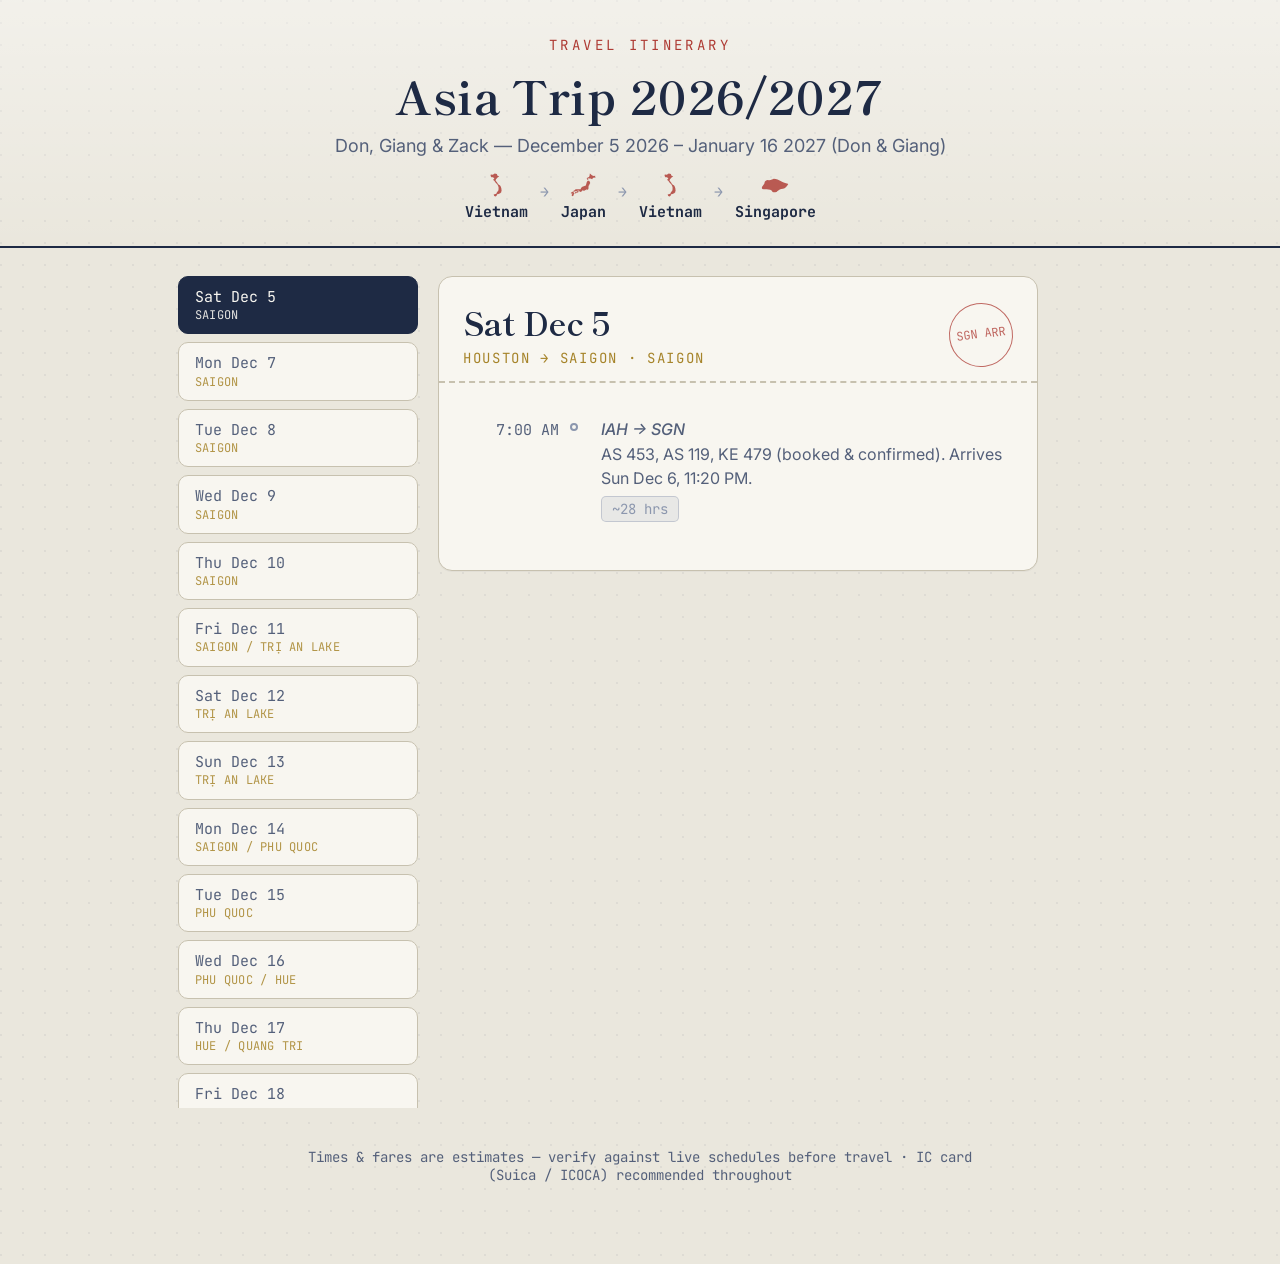
==== index.html @ b474f11c "Add files via upload" ====
<!DOCTYPE html>
<html lang="en">
<head>
<meta charset="UTF-8">
<meta name="viewport" content="width=device-width, initial-scale=1.0">
<title>Asia Trip 2026/2027</title>
<link rel="preconnect" href="https://fonts.googleapis.com">
<link rel="preconnect" href="https://fonts.gstatic.com" crossorigin>
<link href="https://fonts.googleapis.com/css2?family=Shippori+Mincho:wght@500;700&family=Inter:wght@400;500;600;700&family=JetBrains+Mono:wght@400;500;700&display=swap" rel="stylesheet">
<style>
  :root{
    --ink:#1E2A44;
    --ink-soft:#54607a;
    --paper:#EAE7DD;
    --card:#F8F6F0;
    --accent-red:#AE3B34;
    --accent-gold:#A6842A;
    --line:#C7C1AF;
    --rail:#8C97AE;
    --white:#FFFFFF;
  }
  *{box-sizing:border-box;}
  html{scroll-behavior:smooth;}
  body{
    margin:0;
    background:var(--paper);
    background-image:
      radial-gradient(circle at 1px 1px, rgba(30,42,68,0.06) 1px, transparent 0);
    background-size:22px 22px;
    color:var(--ink);
    font-family:'Inter', sans-serif;
    font-size:18px;
    -webkit-font-smoothing:antialiased;
    padding-bottom:80px;
  }
  .mono{font-family:'JetBrains Mono', monospace;}

  header.hero{
    padding:36px 24px 24px;
    text-align:center;
    border-bottom:2px solid var(--ink);
    background:linear-gradient(180deg, rgba(255,255,255,0.4), transparent);
  }
  header.hero .eyebrow{
    font-family:'JetBrains Mono', monospace;
    letter-spacing:0.24em;
    text-transform:uppercase;
    font-size:14px;
    color:var(--accent-red);
    margin-bottom:8px;
  }
  header.hero h1{
    font-family:'Shippori Mincho', serif;
    font-weight:700;
    font-size:clamp(32px, 5.5vw, 46px);
    margin:0 0 7px;
    letter-spacing:0.01em;
  }
  header.hero p{
    margin:0;
    color:var(--ink-soft);
    font-size:18px;
  }
  header.hero .route{
    margin-top:16px;
    font-family:'JetBrains Mono', monospace;
    font-size:15px;
    color:var(--ink);
    display:flex;
    align-items:center;
    justify-content:center;
    gap:12px;
    flex-wrap:wrap;
  }
  header.hero .route span.city{font-weight:700;}
  header.hero .route span.arrow{color:var(--rail); align-self:center; margin-top:-10px;}
  header.hero .route span.country{
    display:inline-flex;
    flex-direction:column;
    align-items:center;
    gap:4px;
  }
  header.hero .route .flag-box{
    display:flex;
    align-items:center;
    justify-content:center;
    height:26px;
  }
  header.hero .route .flag-shape{
    width:auto;
    height:26px;
    fill:var(--accent-red);
    opacity:0.82;
    flex:0 0 auto;
  }
  header.hero .route .flag-shape.flag-wide{
    height:17px;
  }

  .layout{
    max-width:960px;
    margin:0 auto;
    display:flex;
    align-items:flex-start;
    gap:20px;
    padding:0 18px;
  }

  nav.tabs{
    position:sticky;
    top:20px;
    z-index:20;
    flex:0 0 240px;
    display:flex;
    flex-direction:column;
    gap:8px;
    padding:28px 0;
    max-height:calc(100vh - 40px);
    overflow-y:auto;
  }
  nav.tabs button{
    flex:0 0 auto;
    font-family:'JetBrains Mono', monospace;
    font-size:15px;
    padding:10px 16px;
    border-radius:10px;
    border:1px solid var(--line);
    background:var(--card);
    color:var(--ink-soft);
    cursor:pointer;
    white-space:nowrap;
    transition:all .15s ease;
    text-align:left;
    line-height:1.35;
    width:100%;
  }
  nav.tabs button .tab-date{
    display:block;
    font-size:15px;
  }
  nav.tabs button .tab-city{
    display:block;
    font-size:12px;
    letter-spacing:0.02em;
    text-transform:uppercase;
    color:var(--accent-gold);
    opacity:0.85;
    white-space:normal;
    overflow-wrap:break-word;
  }
  nav.tabs button.active .tab-city{
    color:var(--card);
    opacity:0.9;
  }
  nav.tabs button.active{
    background:var(--ink);
    color:var(--card);
    border-color:var(--ink);
  }
  nav.tabs button:hover:not(.active){
    border-color:var(--ink);
    color:var(--ink);
  }

  main{flex:1; min-width:0; max-width:600px; margin:0; padding:28px 0 36px;}

  @media (max-width:760px){
    .layout{
      align-items:flex-start;
      gap:8px;
      padding:0 8px;
    }
    nav.tabs{
      flex:0 0 118px;
      top:8px;
      padding:10px 0;
      gap:6px;
      max-height:calc(100vh - 16px);
    }
    nav.tabs button{
      padding:8px 9px;
      border-radius:8px;
    }
    nav.tabs button .tab-date{font-size:13px;}
    nav.tabs button .tab-city{font-size:11px;}
    main{min-width:0; padding:10px 0 24px;}
  }

  .day{display:none;}
  .day.active{display:block; animation:fadeIn .25s ease;}
  @keyframes fadeIn{from{opacity:0; transform:translateY(6px);} to{opacity:1; transform:none;}}

  .ticket{
    background:var(--card);
    border:1px solid var(--line);
    border-radius:14px;
    position:relative;
    overflow:hidden;
    box-shadow:0 1px 0 rgba(30,42,68,0.04);
  }
  .ticket::before{
    content:"";
    position:absolute;
    top:0; left:0; right:0;
    height:0;
    border-top:2px dashed var(--line);
    margin-top:104px;
  }
  .ticket-head{
    display:flex;
    justify-content:space-between;
    align-items:flex-end;
    padding:22px 24px 22px;
  }
  .ticket-head .daylabel{
    font-family:'Shippori Mincho', serif;
    font-weight:700;
    font-size:32px;
  }
  .ticket-head .daysub{
    font-family:'JetBrains Mono', monospace;
    font-size:14px;
    color:var(--accent-gold);
    letter-spacing:0.12em;
    text-transform:uppercase;
    margin-top:4px;
  }
  .ticket-head .stamp{
    width:64px; height:64px;
    border:1.5px solid var(--accent-red);
    border-radius:50%;
    display:flex;
    align-items:center;
    justify-content:center;
    color:var(--accent-red);
    font-family:'JetBrains Mono', monospace;
    font-size:12px;
    text-align:center;
    line-height:1.1;
    transform:rotate(-8deg);
    opacity:0.75;
  }

  .stops{padding:30px 24px 26px; position:relative;}
  .stop{
    display:grid;
    grid-template-columns:96px 22px 1fr;
    column-gap:4px;
    position:relative;
  }
  .stop .time{
    font-family:'JetBrains Mono', monospace;
    font-size:15px;
    color:var(--ink-soft);
    padding-top:2px;
    text-align:right;
    white-space:normal;
    line-height:1.3;
  }
  .stop .rail{
    position:relative;
    display:flex;
    justify-content:center;
  }
  .stop .rail::before{
    content:"";
    position:absolute;
    top:4px; bottom:-22px;
    width:2px;
    background:var(--rail);
  }
  .stop:last-child .rail::before{display:none;}
  .stop .dot{
    width:10px; height:10px;
    border-radius:50%;
    background:var(--ink);
    margin-top:4px;
    z-index:1;
    border:2px solid var(--card);
  }
  .stop.transit .dot{
    background:var(--card);
    border:2px solid var(--rail);
    width:8px;height:8px;
  }
  .stop-content{padding:0 0 22px 12px;}
  .stop.transit .stop-content .name{
    font-size:16px;
    color:var(--ink-soft);
    font-style:italic;
    font-weight:500;
  }
  .stop-content .name{
    font-weight:700;
    font-size:19px;
    margin-bottom:3px;
  }
  .stop-content .blurb{
    font-size:16px;
    color:var(--ink-soft);
    line-height:1.5;
  }
  .badges{margin-top:6px; display:flex; gap:6px; flex-wrap:wrap;}
  .badge{
    display:inline-block;
    font-family:'JetBrains Mono', monospace;
    font-size:14px;
    padding:3px 10px;
    border-radius:5px;
    background:rgba(166,132,42,0.14);
    color:var(--accent-gold);
    border:1px solid rgba(166,132,42,0.35);
  }
  .badge.time-badge{
    background:rgba(140,151,174,0.15);
    color:var(--rail);
    border-color:rgba(140,151,174,0.4);
  }
  .note{
    margin-top:8px;
    padding:10px 12px;
    border:1px solid rgba(174,59,52,0.4);
    background:rgba(174,59,52,0.07);
    border-radius:8px;
    font-size:15px;
    line-height:1.55;
    color:#7a2a25;
  }
  .note b{color:var(--accent-red);}

  .day + .day{margin-top:0;}
  .daygap{height:28px;}

  footer{
    max-width:720px;
    margin:40px auto 0;
    padding:0 18px;
    color:var(--ink-soft);
    font-size:14px;
    text-align:center;
    font-family:'JetBrains Mono', monospace;
  }

  @media (max-width:480px){
    .stop{grid-template-columns:74px 20px 1fr;}
    .ticket-head{flex-direction:column; align-items:flex-start; gap:10px;}
  }

  @media (prefers-reduced-motion: reduce){
    *{animation:none !important; transition:none !important;}
  }
</style>
</head>
<body>

<header class="hero">
  <div class="eyebrow">Travel Itinerary</div>
  <h1>Asia Trip 2026/2027</h1>
  <p>Don, Giang &amp; Zack — December 5 2026 – January 16 2027 (Don &amp; Giang)</p>
  <div class="route">
    <span class="country">
      <span class="flag-box"><svg class="flag-shape" viewBox="0 0 54.6 100.0" aria-hidden="true"><path d="M36.9 59.6 L35.3 53.9 L32.3 48.5 L24.9 39.9 L21.0 34.4 L15.4 29.7 L20.8 26.1 L15.8 20.5 L9.0 20.6 L6.0 14.5 L7.0 10.0 L14.7 10.7 L22.1 6.0 L30.3 8.1 L31.9 13.8 L39.4 17.0 L37.4 18.3 L34.5 20.5 L32.9 20.7 L32.2 22.0 L30.5 24.5 L26.8 27.8 L25.4 33.6 L30.0 38.5 L34.7 46.0 L39.1 49.7 L42.0 50.7 L45.1 55.4 L47.6 63.2 L48.0 67.0 L48.1 69.5 L48.6 72.1 L47.5 74.5 L47.2 77.6 L43.0 82.0 L34.1 86.0 L32.7 85.1 L30.4 87.3 L30.5 89.6 L25.8 94.0 L20.0 92.1 L17.9 86.4 L28.1 83.4 L30.1 78.5 L36.5 70.6 Z"/></svg></span>
      <span class="city">Vietnam</span>
    </span>
    <span class="arrow">→</span>
    <span class="country">
      <span class="flag-box"><svg class="flag-shape" viewBox="0 0 100.0 90.3" aria-hidden="true"><path d="M26.8 65.8 L25.0 66.1 L20.8 66.5 L17.9 68.3 L15.7 68.1 L13.0 67.5 L14.6 66.0 L18.3 64.3 L23.2 60.2 L29.5 60.0 L36.7 59.5 L38.2 59.8 L40.5 59.5 L41.7 56.0 L48.2 49.4 L46.6 51.5 L58.5 46.5 L61.6 35.8 L64.7 30.2 L66.2 30.1 L69.4 29.6 L67.4 27.6 L70.2 30.3 L73.3 36.2 L73.4 38.8 L72.2 40.9 L70.9 42.7 L70.7 44.9 L68.1 47.8 L67.4 58.9 L61.7 63.3 L63.0 59.9 L60.6 60.6 L57.6 62.2 L55.9 63.6 L52.8 65.0 L47.1 64.0 L45.4 62.4 L45.8 65.9 L44.1 66.8 L42.1 68.6 L37.2 69.7 L36.5 66.4 L32.7 64.1 L29.5 65.1 Z M94.0 17.2 L93.5 17.6 L92.6 18.4 L90.5 18.8 L90.0 19.2 L88.7 19.0 L87.6 19.6 L83.8 20.1 L80.4 24.8 L75.0 22.7 L69.3 22.2 L67.8 23.0 L66.6 21.7 L64.4 23.5 L67.5 24.8 L68.6 26.0 L66.5 25.7 L65.0 27.3 L63.0 27.8 L63.2 25.8 L63.4 25.0 L61.5 23.4 L62.8 21.0 L64.0 20.6 L65.4 19.1 L65.1 17.3 L66.9 18.2 L68.9 18.5 L70.0 16.3 L70.7 14.8 L72.3 9.7 L71.5 6.3 L72.7 6.0 L73.8 6.2 L79.6 11.1 L83.2 12.8 L84.2 13.2 L85.3 13.6 L86.2 13.9 L90.9 12.7 L91.3 13.1 L90.2 15.2 L91.7 17.5 L91.7 17.8 L93.3 17.4 Z M17.2 76.6 L16.1 79.8 L15.7 82.0 L14.9 82.3 L14.1 83.0 L12.1 84.3 L11.5 81.5 L11.9 80.7 L11.7 83.4 L9.3 83.0 L9.9 81.9 L9.3 79.4 L10.1 78.1 L11.2 76.5 L11.5 75.3 L10.5 73.3 L9.0 73.3 L10.1 74.6 L9.0 75.8 L8.7 74.8 L7.1 75.9 L7.2 75.3 L6.3 74.2 L6.9 73.5 L7.2 74.5 L7.3 73.5 L6.6 72.8 L6.0 72.6 L7.1 71.8 L7.3 71.2 L8.1 71.3 L8.7 70.6 L9.7 70.4 L10.1 70.2 L10.6 69.4 L12.3 68.6 L13.6 68.9 L14.4 70.3 L17.5 70.4 L16.6 71.8 L18.1 72.9 L19.0 73.3 L19.1 74.1 L19.0 74.7 L17.8 75.6 L17.2 76.6 Z M33.7 69.2 L33.1 69.6 L31.8 70.6 L31.0 72.0 L30.2 71.6 L27.8 70.9 L26.4 71.6 L25.9 72.0 L25.9 72.4 L25.4 73.0 L24.5 74.0 L24.4 74.9 L24.2 75.0 L23.3 75.1 L22.9 74.3 L21.9 74.1 L21.8 73.8 L21.3 73.3 L21.7 73.1 L21.5 72.7 L21.7 72.8 L21.8 72.3 L21.2 72.0 L21.2 71.5 L20.9 71.2 L19.7 71.7 L20.0 71.4 L21.4 70.7 L22.8 69.4 L23.7 68.1 L24.2 67.5 L25.1 68.6 L26.5 68.4 L27.9 68.0 L27.5 66.9 L29.1 66.6 L29.9 66.3 L30.6 66.3 L31.1 66.4 L31.9 66.9 L33.2 67.0 L33.4 67.2 L33.2 67.7 L33.3 68.3 L33.7 68.9 Z"/></svg></span>
      <span class="city">Japan</span>
    </span>
    <span class="arrow">→</span>
    <span class="country">
      <span class="flag-box"><svg class="flag-shape" viewBox="0 0 54.6 100.0" aria-hidden="true"><path d="M36.9 59.6 L35.3 53.9 L32.3 48.5 L24.9 39.9 L21.0 34.4 L15.4 29.7 L20.8 26.1 L15.8 20.5 L9.0 20.6 L6.0 14.5 L7.0 10.0 L14.7 10.7 L22.1 6.0 L30.3 8.1 L31.9 13.8 L39.4 17.0 L37.4 18.3 L34.5 20.5 L32.9 20.7 L32.2 22.0 L30.5 24.5 L26.8 27.8 L25.4 33.6 L30.0 38.5 L34.7 46.0 L39.1 49.7 L42.0 50.7 L45.1 55.4 L47.6 63.2 L48.0 67.0 L48.1 69.5 L48.6 72.1 L47.5 74.5 L47.2 77.6 L43.0 82.0 L34.1 86.0 L32.7 85.1 L30.4 87.3 L30.5 89.6 L25.8 94.0 L20.0 92.1 L17.9 86.4 L28.1 83.4 L30.1 78.5 L36.5 70.6 Z"/></svg></span>
      <span class="city">Vietnam</span>
    </span>
    <span class="arrow">→</span>
    <span class="country">
      <span class="flag-box"><svg class="flag-shape flag-wide" viewBox="0 0 100.0 56.7" aria-hidden="true"><path d="M83.7 19.9 L89.7 21.3 L93.1 22.6 L94.0 24.0 L91.2 28.7 L87.1 33.7 L82.1 37.6 L76.7 39.2 L70.7 39.9 L65.9 41.7 L57.5 47.5 L56.1 48.8 L55.4 49.7 L54.1 50.2 L51.0 50.7 L45.1 50.6 L42.2 49.8 L40.9 48.4 L38.8 45.0 L33.8 42.7 L27.8 41.3 L22.6 40.8 L12.0 41.0 L7.8 40.0 L6.0 36.6 L7.0 32.8 L14.3 22.6 L15.3 18.0 L16.5 15.4 L19.3 12.6 L22.5 10.7 L24.8 10.3 L30.1 11.0 L35.5 10.3 L42.3 7.1 L45.9 6.0 L52.3 6.4 L58.6 8.4 L76.8 17.5 L83.7 19.9 Z"/></svg></span>
      <span class="city">Singapore</span>
    </span>
  </div>
</header>

<div class="layout">
  <nav class="tabs" id="tabs"></nav>
  <main id="days"></main>
</div>

<footer>Times &amp; fares are estimates — verify against live schedules before travel · IC card (Suica / ICOCA) recommended throughout</footer>

<script>
const DATA = [
  {
    label: "Sat Dec 5", sub: "Houston → Saigon", city: "Saigon", stamp: "SGN\nARR",
    stops: [
      {t:"7:00 AM", type:"transit", name:"IAH → SGN", blurb:"AS 453, AS 119, KE 479 (booked & confirmed). Arrives Sun Dec 6, 11:20 PM.", badges:["~28 hrs"]}
    ]
  },
  {
    label: "Mon Dec 7", sub: "Saigon (Landmark 81)", city: "Saigon", stamp: "SAIGON",
    stops: [
      {t:"1:00 AM", type:"activity", name:"Check in Service Apartment and Rest", blurb:"Landmark 81.", badges:["8 hrs"]},
      {t:"11:00 AM", type:"activity", name:"Visit Independence Palace & Ride Metro to Thao Dien", blurb:"", badges:["5 hrs"]},
      {t:"5:00 PM", type:"activity", name:"Don works remote & Dinner with uncle", blurb:"Landmark 81. Continues to 1:00 AM Tue."}
    ]
  },
  {
    label: "Tue Dec 8", sub: "Saigon (Landmark 81)", city: "Saigon", stamp: "SAIGON",
    stops: [
      {t:"10:00 AM", type:"activity", name:"Notre Dame & Central Post & Opera House", blurb:"Notre Dame Cathedral of Saigon.", badges:["6 hrs"]},
      {t:"5:00 PM", type:"activity", name:"Don works remote & Dinner with uncle", blurb:"Landmark 81. Continues to 1:00 AM Wed."}
    ]
  },
  {
    label: "Wed Dec 9", sub: "Saigon (Landmark 81)", city: "Saigon", stamp: "SAIGON",
    stops: [
      {t:"10:00 AM", type:"activity", name:"War Remnants Museum & Ben Thanh Market", blurb:"", badges:["6 hrs"]},
      {t:"5:00 PM", type:"activity", name:"Don works remote & Pho Di Bo & City Bus", blurb:"Landmark 81. Continues to 1:00 AM Thu."}
    ]
  },
  {
    label: "Thu Dec 10", sub: "Saigon (Landmark 81)", city: "Saigon", stamp: "SAIGON",
    stops: [
      {t:"10:00 AM", type:"activity", name:"Cu Chi Tunnel", blurb:"", badges:["6 hrs"]},
      {t:"5:00 PM", type:"activity", name:"Don works remote", blurb:"Landmark 81. Continues to 1:00 AM Fri."}
    ]
  },
  {
    label: "Fri Dec 11", sub: "Saigon → Trị An Lake", city: "Saigon / Trị An Lake", stamp: "TRI AN",
    stops: [
      {t:"10:00 AM", type:"transit", name:"Check out & Depart to Tri An", blurb:"Trị An Lake.", badges:["5 hrs"]},
      {t:"5:00 PM", type:"activity", name:"Don works remote & Visit Family", blurb:"Trị An Lake. Continues to 1:00 AM Sat."}
    ]
  },
  {
    label: "Sat Dec 12", sub: "Trị An Lake — Family Visit", city: "Trị An Lake", stamp: "TRI AN",
    stops: [
      {t:"10:00 AM", type:"activity", name:"Visit Family", blurb:"Trị An Lake."}
    ]
  },
  {
    label: "Sun Dec 13", sub: "Trị An Lake — Family Visit", city: "Trị An Lake", stamp: "TRI AN",
    stops: [
      {t:"10:00 AM", type:"activity", name:"Visit Family", blurb:"Trị An Lake."}
    ]
  },
  {
    label: "Mon Dec 14", sub: "Saigon → Phu Quoc", city: "Saigon / Phu Quoc", stamp: "PHU\nQUOC",
    stops: [
      {t:"7:20 AM", type:"transit", name:"SGN → PQC (with Uncle Luc)", blurb:"Pick up rental car. VietJet VJ 329."},
      {t:"10:00 AM", type:"activity", name:"Thanh Nga Center (Phu Quoc Dog)", blurb:"Trung tâm bảo tồn chó xoáy Phú Quốc trang trại Thanh Nga."},
      {t:"12:00 PM", type:"activity", name:"Lunch", blurb:""},
      {t:"2:00 PM", type:"activity", name:"Hon Thom Island Cable Car", blurb:"Ga Ánh Dương."},
      {t:"5:00 PM", type:"activity", name:"Check in hotel", blurb:""},
      {t:"6:30 PM", type:"activity", name:"Sunset Town Show & Night Market & Rest", blurb:"Sunset Town."}
    ]
  },
  {
    label: "Tue Dec 15", sub: "Phu Quoc", city: "Phu Quoc", stamp: "PHU\nQUOC",
    stops: [
      {t:"10:00 AM", type:"activity", name:"Private Coral Snorkel Trip", blurb:""},
      {t:"5:00 PM", type:"activity", name:"Khai Hoan Fish Sauce Barrel House", blurb:"Doanh Nghiệp Tư Nhân Hải Sản Khải Hoàn."},
      {t:"7:30 PM", type:"activity", name:"Grand World Show (Optional) & Night Market & Rest", blurb:""}
    ]
  },
  {
    label: "Wed Dec 16", sub: "Phu Quoc → Hue", city: "Phu Quoc / Hue", stamp: "HUE",
    stops: [
      {t:"8:30 AM", type:"activity", name:"Check out Hotel", blurb:""},
      {t:"12:10 PM", type:"transit", name:"PQC → DAD", blurb:"Danang International Airport."},
      {t:"3:20 PM", type:"transit", name:"Da Nang → Hue on Train", blurb:"Train HD4."},
      {t:"7:00 PM", type:"activity", name:"Check in Hotel Hue & Dinner", blurb:""},
      {t:"9:00 PM", type:"activity", name:"Truong Tien - Phu Xuan Walk & Rest", blurb:""}
    ]
  },
  {
    label: "Thu Dec 17", sub: "Hue", city: "Hue / Quang Tri", stamp: "HUE",
    stops: [
      {t:"6:30 AM", type:"activity", name:"Check out hotel and Hue City Tour", blurb:"Hue Discovery Tour.", note:"Keep luggage at hotel after checking out."},
      {t:"4:30 PM", type:"activity", name:"Dong Ba Market", blurb:"", note:"Buy Kẹo Mè Xửng."},
      {t:"7:30 PM", type:"transit", name:"Pick up luggage, Hue → Quang Tri (Dong Ha)", blurb:""},
      {t:"10:00 PM", type:"activity", name:"Check in Hotel Quang Tri & Rest", blurb:""}
    ]
  },
  {
    label: "Fri Dec 18", sub: "Quang Tri / DMZ", city: "Quang Tri", stamp: "QUANG\nTRI",
    stops: [
      {t:"9:00 AM", type:"activity", name:"Hien Luong Bridge and Vinh Moc Tunnel (if time permits)", blurb:"17th Parallel — Historic Hiền Lương Bridge."},
      {t:"12:00 PM", type:"transit", name:"Vinh Moc → Dong Ha & Lunch", blurb:""},
      {t:"2:30 PM", type:"activity", name:"Quang Tri Citadel", blurb:""},
      {t:"5:30 PM", type:"activity", name:"Back to Dong Ha & Rest", blurb:""}
    ]
  },
  {
    label: "Sat Dec 19", sub: "Quang Tri → Hanoi (overnight train)", city: "Quang Tri / Hanoi", stamp: "QUANG\nTRI",
    stops: [
      {t:"7:00 AM", type:"activity", name:"Check out hotel & Dai Hao Village (Uncle Tho)", blurb:"", note:"Keep luggage at Uncle Tho's."},
      {t:"11:30 AM", type:"activity", name:"Lunch", blurb:""},
      {t:"1:30 PM", type:"activity", name:"Dai Hao Village (Family Cemetery)", blurb:""},
      {t:"4:25 PM", type:"transit", name:"Pick up luggage, Quang Tri → Hanoi Night Train", blurb:"SE4 train, Car 6. Arrives Sun Dec 20, 4:36 AM."}
    ]
  },
  {
    label: "Sun Dec 20", sub: "Arrival Day", city: "Hanoi / Tokyo", stamp: "TOKYO\nARR",
    stops: [
      {t:"5:30 AM", type:"transit", name:"Hanoi train station → HAN airport", blurb:""},
      {t:"8:20 AM", type:"activity", name:"HAN → NRT (Don & Giang)", blurb:"Lands 3:25 PM JST", badges:["$217"]},
      {t:"Fri 8:16 PM", type:"activity", name:"HOU → HND (Zack)", blurb:"~28 hrs incl. layover, lands 3:05 PM JST"},
      {t:"5:00 PM", type:"transit", name:"NRT → Shimbashi (hotel)", blurb:"Keisei Skyliner → Nippori, JR Yamanote → Shimbashi, 10 min walk. Shimbashi is closer to the hotel than Hamamatsuchō.", badges:["~75 min","¥2,780"]},
      {t:"5:00 PM", type:"transit", name:"HND → Hamamatsuchō (hotel)", blurb:"Tokyo Monorail northbound to the last stop, 10 min walk to hotel.", badges:["~13–20 min","¥500"]},
      {t:"7:00 PM", type:"activity", name:"Zack checks in first", blurb:"Mitsui Garden Hotel Shiodome Italia-gai · Conf# 3788-8853-7416", badges:["¥143,298"]},
      {t:"7:30 PM", type:"activity", name:"Dinner, walk Shinjuku (Kabukicho) & rest", blurb:"Walk to Shiodome Sta., Oedo Line direct to Shinjuku.", badges:["~12–15 min","¥180–210"]}
    ]
  },
  {
    label: "Mon Dec 21", sub: "Harajuku · Shinjuku · Shibuya", city: "Tokyo", stamp: "TOKYO",
    stops: [
      {t:"8:30 AM", type:"transit", name:"Hotel → Meiji Jingu", blurb:"Oedo Line direct.", badges:["~13 min","¥180"]},
      {t:"9:00 AM", type:"activity", name:"Visit Meiji Jingu", blurb:""},
      {t:"11:15 AM", type:"transit", name:"→ Zauo Shinjuku", blurb:"JR Yamanote, 2 stops.", badges:["~5 min","¥150"]},
      {t:"11:30 AM", type:"activity", name:"Lunch at Zauo Shinjuku", blurb:""},
      {t:"1:30 PM", type:"activity", name:"Shinjuku Samurai Museum + shopping", blurb:"Don Quijote / LOFT — walking distance."},
      {t:"4:45 PM", type:"transit", name:"→ Shibuya Sky", blurb:"JR Yamanote Line direct, 2 stops.", badges:["~7 min","¥170"]},
      {t:"5:00 PM", type:"activity", name:"Shibuya Sky", blurb:"Book a timed ticket ahead — last entry is 9 PM. Catch sunset/dusk from the top."},
      {t:"6:15 PM", type:"activity", name:"Shibuya Crossing & Hachiko Statue", blurb:"Walk the Scramble Crossing after dark for the classic neon-lit view, then visit the Hachiko statue right outside Shibuya Station's Hachiko Exit."},
      {t:"6:45 PM", type:"activity", name:"Center-Gai & Yokocho Food Court", blurb:"Dinner here."},
      {t:"8:00 PM", type:"transit", name:"Shibuya → Shiodome, rest early", blurb:"Ginza Line direct.", badges:["~17 min","¥210"]}
    ]
  },
  {
    label: "Tue Dec 22", sub: "Toyosu · Skytree · Bay Cruise", city: "Tokyo", stamp: "TOKYO",
    stops: [
      {t:"4:15 AM", type:"transit", name:"→ Toyosu Market", blurb:"Too early for trains — taxi.", badges:["~15–20 min","¥2,500–3,500"]},
      {t:"5:00 AM", type:"activity", name:"Tuna Auction + Breakfast at Tsukiji", blurb:"Apply 30 days in advance for the close-up auction view; otherwise watch from the 2nd floor observation deck. After the auction, take Toei Bus 01, Toyosu-Shijō → Tsukiji-Rokuchōme (Tsukiji 6), to reach Tsukiji for breakfast.", note:"Check the market schedule for closures before you go — Toyosu is closed on irregular days."},
      {t:"8:00 AM", type:"transit", name:"→ Marunouchi", blurb:"From Tsukiji-Sanchōme (Tsukiji 3) bus stop, Toei Bus 05-1/05-2 bound for Tokyo Station, Marunouchi South Exit.", badges:["~35 min","¥420"]},
      {t:"9:00 AM", type:"activity", name:"Marunouchi Tokyo Station Square & Imperial Palace", blurb:""},
      {t:"11:40 AM", type:"transit", name:"→ Skytree", blurb:"Hanzomon Line direct.", badges:["~20 min","¥210–240"]},
      {t:"12:00 PM", type:"activity", name:"Lunch near Tokyo Skytree", blurb:""},
      {t:"1:30 PM", type:"activity", name:"Tokyo Skytree Observation", blurb:""},
      {t:"3:45 PM", type:"transit", name:"→ Sensō-ji", blurb:"Tobu Skytree Line.", badges:["~3 min","¥180"]},
      {t:"4:00 PM", type:"activity", name:"Visit Sensō-ji Temple", blurb:""},
      {t:"5:30 PM", type:"transit", name:"→ Cruise Pier (Daimon Sta.)", blurb:"Toei Asakusa Line direct from Asakusa Sta. — no transfer, and Daimon is right by your hotel.", badges:["~15 min","¥210"]},
      {t:"5:45 PM", type:"activity", name:"Tokyo Bay Cruise (optional) + Dinner", blurb:""},
      {t:"9:45 PM", type:"transit", name:"Back to Shiodome, rest early", blurb:"Short walk — Daimon Sta. is right by the hotel.", badges:["~5 min"]}
    ]
  },
  {
    label: "Wed Dec 23", sub: "Mt. Fuji · Akihabara", city: "Tokyo", stamp: "TOKYO",
    stops: [
      {t:"7:00 AM", type:"activity", name:"Mt Fuji Private Tour", blurb:"Hotel pickup/drop-off included in tour price."},
      {t:"7:30 PM", type:"activity", name:"Dinner & Shopping in Akihabara", blurb:"Yodobashi Akiba"},
      {t:"9:45 PM", type:"transit", name:"Akihabara → Shiodome, rest", blurb:"Hibiya Line direct.", badges:["~12 min","¥180–200"]}
    ]
  },
  {
    label: "Thu Dec 24", sub: "Osaka", city: "Osaka", stamp: "OSAKA",
    stops: [
      {t:"5:30 AM", type:"activity", name:"Check out hotel", blurb:""},
      {t:"7:00 AM", type:"transit", name:"→ Tokyo Station", blurb:"Walk or Marunouchi Line 1 stop.", badges:[]},
      {t:"7:30 AM", type:"transit", name:"Bullet Train to Shin-Osaka", blurb:"Nozomi Shinkansen — sit right side, Mt. Fuji appears ~40–50 min in. Reserve the free oversized-luggage seat if bags exceed 160cm combined dimensions.", badges:["~2h30m","¥13,870–14,720 pp"]},
      {t:"10:00 AM", type:"transit", name:"Shin-Osaka → Namba", blurb:"Osaka Metro Midosuji Line, bound for Nakamozu — direct, no transfer.", badges:["~20–24 min","¥290 pp"]},
      {t:"10:25 AM", type:"activity", name:"Drop off luggage at Toyoko Inn Osaka Namba", blurb:"Most Japan hotels will hold bags at the front desk before official check-in time — confirm at the desk when you arrive."},
      {t:"11:00 AM", type:"transit", name:"Namba → Sakai: Mizuno Tanrenjo", blurb:"Nankai Main Line, direct.", badges:["~10–15 min"], note:"Small family-run forge, not a standard retail shop — confirm hours/availability ahead of time."},
      {t:"12:30 PM", type:"activity", name:"Lunch in Sakai", blurb:""},
      {t:"1:30 PM", type:"transit", name:"Sakai → Osaka Castle", blurb:"Nankai Main Line back to Namba, then Osaka Metro Tanimachi Line to Tanimachi 4-chōme, short walk to the park.", badges:["~30–35 min total"]},
      {t:"2:30 PM", type:"activity", name:"Osaka Castle (afternoon into sunset)", blurb:""},
      {t:"7:00 PM", type:"transit", name:"→ Umeda Sky Building", blurb:"JR Osaka Loop Line, direct.", badges:["~15–18 min"]},
      {t:"7:30 PM", type:"activity", name:"Dinner, Umeda Sky Building", blurb:"Observation deck typically open until ~10:30 PM."},
      {t:"9:30 PM", type:"activity", name:"Check in Toyoko Inn Osaka Namba", blurb:"Luggage already dropped off this morning — check in whenever suits, no rush."}
    ]
  },
  {
    label: "Fri Dec 25", sub: "Kyoto", city: "Kyoto", stamp: "KYOTO",
    stops: [
      {t:"8:00 AM", type:"transit", name:"Namba → Nara", blurb:"Kintetsu Nara Line Rapid Express, direct.", badges:["~40 min","¥680 pp"]},
      {t:"9:00 AM", type:"activity", name:"Tōdai-ji & Nara Deer Park", blurb:"Full daylight for the deer park. Get the goshuin stamp at the Great Buddha Hall (open until 5 PM) whenever suits — no need to rush."},
      {t:"12:00 PM", type:"transit", name:"Nara → Kyoto (Aoniyoshi)", blurb:"Kintetsu's dedicated sightseeing limited express — retro purple interior, big windows, on-board snack counter. Same Kintetsu-Nara Station, direct to Kyoto.", badges:["~35 min","¥1,960 full-route fare — confirm exact Nara–Kyoto segment price"], note:"Runs daily except Thursdays — fine for your Friday. Only 84 seats total and it's popular, so reserve online or at a Kintetsu counter in advance rather than same-day. Double-check the exact midday departure time on the official Kintetsu site before finalizing, since it can shift."},
      {t:"1:20 PM", type:"activity", name:"Lunch near Kyoto Station", blurb:""},
      {t:"1:45 PM", type:"transit", name:"→ Nanzen-ji", blurb:"Karasuma Line → transfer to Tozai Line at Karasuma-Oike → Keage Sta., then a 10-min walk.", badges:["~25 min","¥260 pp"]},
      {t:"2:20 PM", type:"activity", name:"Nanzen-ji Temple", blurb:"Zen temple grounds with the famous Sanmon gate and aqueduct. Open until 4:30 PM in winter (last admission ~4:10 PM) — plan to leave by then."},
      {t:"3:40 PM", type:"transit", name:"→ Fushimi Inari Taisha", blurb:"Walk back to Keage Sta., Tozai Line one stop to Sanjo-Keihan, transfer directly to the Keihan Main Line south to Fushimi-Inari Sta.", badges:["~25–30 min","¥330 pp"]},
      {t:"4:15 PM", type:"activity", name:"Fushimi Inari Taisha", blurb:"The torii gate trail into dusk/evening — sunset is ~4:47 PM this time of year, so plan on evening lighting rather than full daylight here."},
      {t:"6:00 PM", type:"transit", name:"→ Kyoto Station", blurb:"JR Nara Line, 2 stops, direct.", badges:["~8 min","¥150 pp"]},
      {t:"6:15 PM", type:"transit", name:"Kyoto → Osaka", blurb:"JR Special Rapid, direct.", badges:["~29 min","¥580 pp"]},
      {t:"7:00 PM", type:"activity", name:"Dinner at Kuromon Ichiba, walk Dotonbori & Shinsaibashi", blurb:"~10–15 min from Osaka Sta. to Namba/Dotonbori.", note:"Reserve the Tombori River Cruise ahead of time."}
    ]
  },
  {
    label: "Sat Dec 26", sub: "Osaka → Hanoi", city: "Osaka / Hanoi", stamp: "HANOI\nARR",
    stops: [
      {t:"5:30 AM", type:"activity", name:"Check out hotel Osaka", blurb:""},
      {t:"6:00 AM", type:"transit", name:"→ Kansai Airport", blurb:"Underground walk from Namba Sta., follow signs for Nankai Line, Nankai Limited Express Rapi.", badges:["~15 min walk"], note:"Ticket must be purchased online in advance."},
      {t:"7:00 AM", type:"transit", name:"Osaka to Kansai Airport", blurb:"", badges:["$500"]},
      {t:"10:00 AM", type:"transit", name:"KIX → HAN", blurb:""},
      {t:"2:30 PM", type:"activity", name:"Lunch at Airport & Check in hotel in Hanoi", blurb:"Near the Old Quarter."},
      {t:"5:00 PM", type:"activity", name:"Walk Hoan Kiem Lake, Dinner, Water Puppet Show", blurb:"Last show 8pm."},
      {t:"9:00 PM", type:"activity", name:"Walk Hanoi Cathedral & Opera House, Rest", blurb:""}
    ]
  },
  {
    label: "Sun Dec 27", sub: "Hanoi Sightseeing", city: "Hanoi", stamp: "HANOI",
    stops: [
      {t:"9:00 AM", type:"activity", name:"Ho Chi Minh Museum & Mausoleum", blurb:""},
      {t:"12:30 PM", type:"activity", name:"Lunch", blurb:""},
      {t:"2:30 PM", type:"activity", name:"Military Museum, Quốc Tử Giám", blurb:""},
      {t:"5:30 PM", type:"activity", name:"Train Track Coffee and Dinner", blurb:""},
      {t:"8:00 PM", type:"activity", name:"Walk Ta Hien Street and Rest", blurb:""}
    ]
  },
  {
    label: "Mon Dec 28", sub: "Hanoi → Sapa (overnight train)", city: "Hanoi / Sapa", stamp: "SAPA",
    stops: [
      {t:"10:30 AM", type:"activity", name:"Visit Hỏa Lò Prison Relic and Lunch", blurb:""},
      {t:"2:00 PM", type:"activity", name:"Relax or Hanoi Train Street, Dinner, head to rail station for Sapa", blurb:"", note:"Keep luggage at Hanoi hotel — just pack enough for 2 nights in Sapa."},
      {t:"10:15 PM", type:"transit", name:"Sleeper Train Hanoi → Lao Cai", blurb:"Tonkin Heritage Train. Arrives Tue Dec 29, 6:00 AM."}
    ]
  },
  {
    label: "Tue Dec 29", sub: "Sapa", city: "Sapa", stamp: "SAPA",
    stops: [
      {t:"8:00 AM", type:"activity", name:"Check in Shom Li's Homestay", blurb:"Contact to customize itinerary."},
      {t:"11:00 AM", type:"activity", name:"Guided Cultural Activities and Trekking", blurb:""},
      {t:"6:30 PM", type:"activity", name:"Dinner at homestay", blurb:""},
      {t:"9:00 PM", type:"activity", name:"Homestay Activities or Sapa Night Market & Rest", blurb:""}
    ]
  },
  {
    label: "Wed Dec 30", sub: "Sapa → Hanoi (overnight train)", city: "Sapa / Hanoi", stamp: "HANOI",
    stops: [
      {t:"8:00 AM", type:"activity", name:"Cat Cat Village & Fansipan Summit 1-Day Tour", blurb:"Lunch buffet combo. Cable Car Station – Sun World Fansipan Legend, via Sunworld Cable Car."},
      {t:"5:00 PM", type:"activity", name:"Shopping & Dinner at homestay", blurb:""},
      {t:"9:30 PM", type:"transit", name:"Lao Cai → Hanoi Train", blurb:"Tonkin Heritage Train. Arrives Thu Dec 31, 5:30 AM."}
    ]
  },
  {
    label: "Thu Dec 31", sub: "Ninh Binh · NYE Hanoi", city: "Hanoi", stamp: "HANOI",
    stops: [
      {t:"7:00 AM", type:"activity", name:"Tràng An Ninh Binh Tour or Relax", blurb:"Tràng An Landscape Complex, via Trang An 1 Day Tour."},
      {t:"9:00 PM", type:"activity", name:"NYE in Hanoi", blurb:""}
    ]
  },
  {
    label: "Fri Jan 1", sub: "Hanoi → Halong Bay", city: "Hanoi / Halong Bay", stamp: "HALONG\nBAY",
    stops: [
      {t:"7:00 AM", type:"activity", name:"Check out hotel Hanoi, Halong Bay Cruise", blurb:"Picked up by cruise shuttle, Hanoi → Quảng Ninh."}
    ]
  },
  {
    label: "Sat Jan 2", sub: "Halong Bay → Hanoi", city: "Halong Bay / Da Nang", stamp: "DA NANG",
    stops: [
      {t:"7:00 AM", type:"activity", name:"Halong Bay Cruise", blurb:"Dropped off by cruise shuttle, Quảng Ninh → Hanoi."},
      {t:"4:30 PM", type:"activity", name:"Coffee & Relax in train station", blurb:"Tonkin Lounge."},
      {t:"7:20 PM", type:"transit", name:"Hanoi → Da Nang Train", blurb:"Tonkin Heritage Train. Arrives Sun Jan 3, 11:35 AM."}
    ]
  },
  {
    label: "Sun Jan 3", sub: "Da Nang · Hoi An", city: "Da Nang", stamp: "DA NANG",
    stops: [
      {t:"12:00 PM", type:"activity", name:"Check in hotel Da Nang", blurb:""},
      {t:"2:00 PM", type:"activity", name:"Lunch & Walk Da Nang Beach", blurb:""},
      {t:"5:00 PM", type:"activity", name:"Hoi An, Dinner, Dragon Bridge & Night Market, Rest", blurb:""}
    ]
  },
  {
    label: "Mon Jan 4", sub: "Da Nang → Saigon", city: "Da Nang / Saigon", stamp: "SAIGON",
    stops: [
      {t:"8:00 AM", type:"activity", name:"Check out hotel, visit Mỹ Sơn Sanctuary (optional)", blurb:"", note:"Hotel luggage storage."},
      {t:"1:00 PM", type:"activity", name:"Sơn Trà Peninsula (Linh Ứng Pagoda)", blurb:""},
      {t:"5:10 PM", type:"transit", name:"Pick up luggage, DAD → SGN", blurb:"Vietnam Airlines VN 135."},
      {t:"8:00 PM", type:"activity", name:"Dinner, City Bus, Rest", blurb:""}
    ]
  },
  {
    label: "Tue Jan 5", sub: "Ho Chi Minh City", city: "Saigon", stamp: "SAIGON",
    stops: [
      {t:"8:00 AM", type:"activity", name:"HCM City", blurb:""}
    ]
  },
  {
    label: "Wed Jan 6", sub: "Saigon → Singapore", city: "Saigon / Singapore", stamp: "SIN\nARR",
    stops: [
      {t:"8:00 AM", type:"activity", name:"Check out hotel, shopping and relax HCM City", blurb:""},
      {t:"5:10 PM", type:"transit", name:"SGN → SIN, uber to hotel", blurb:"Vietnam Airlines VN 657."},
      {t:"8:00 PM", type:"activity", name:"Check in hotel, Dinner, Rest", blurb:""}
    ]
  },
  {
    label: "Thu Jan 7", sub: "Singapore", city: "Singapore", stamp: "SINGA\nPORE",
    stops: [
      {t:"8:00 AM", type:"activity", name:"Merlion, Marina Bay Sands, Gardens by the Bay, Chinatown, Bugis Street", blurb:""}
    ]
  },
  {
    label: "Fri Jan 8", sub: "Zack flies home · Don & Giang → Saigon → Trị An Lake", city: "Singapore / Saigon / Trị An Lake", stamp: "TRI AN",
    stops: [
      {t:"8:00 AM", type:"transit", name:"Zack: SIN → HND", blurb:"Singapore Airlines SQ 632."},
      {t:"9:00 AM", type:"activity", name:"Check out hotel", blurb:""},
      {t:"1:15 PM", type:"transit", name:"Don and Giang: SIN → SGN", blurb:"Vietnam Airlines VN 650. Lands 2:30 PM."},
      {t:"2:30 PM", type:"transit", name:"Don and Giang: SGN → Trị An Lake", blurb:"Head straight to Trị An Lake after landing, so Saturday is a full day with family."},
      {t:"6:00 PM", type:"transit", name:"Zack: HND → HOU", blurb:"Connecting flight home, via LAX and DFW.", badges:["Flies home"]}
    ]
  },
  {
    label: "Sat Jan 9 – Fri Jan 15", sub: "Trị An Lake — Family Visit (7 days)", city: "Trị An Lake", stamp: "TRI AN",
    stops: [
      {t:"Sat–Fri", type:"activity", name:"Visit Family", blurb:"A full week at Trị An Lake with family, starting Saturday — no fixed daily schedule."}
    ]
  },
  {
    label: "Sat Jan 16", sub: "Trị An Lake → Saigon → Fly Home", city: "Trị An Lake / Saigon", stamp: "FLY\nHOME",
    stops: [
      {t:"Early AM", type:"transit", name:"Trị An Lake → Saigon", blurb:"Head to Saigon ahead of the flight home."},
      {t:"TBD", type:"transit", name:"Don and Giang: SGN → IAH", blurb:"Flight TBD."}
    ]
  }
];

const tabsEl = document.getElementById('tabs');
const daysEl = document.getElementById('days');

DATA.forEach((day, i) => {
  const btn = document.createElement('button');
  btn.innerHTML = `<span class="tab-date">${day.label}</span><span class="tab-city">${day.city || ''}</span>`;
  btn.className = i === 0 ? 'active' : '';
  btn.onclick = () => selectDay(i);
  tabsEl.appendChild(btn);

  const section = document.createElement('section');
  section.className = 'day' + (i === 0 ? ' active' : '');
  section.id = 'day-' + i;

  const stopsHtml = day.stops.map(s => {
    const badgesHtml = (s.badges && s.badges.length)
      ? `<div class="badges">${s.badges.map(b => `<span class="badge${/min|hr/.test(b) ? ' time-badge':''}">${b}</span>`).join('')}</div>`
      : '';
    const noteHtml = s.note ? `<div class="note"><b>Note —</b> ${s.note}</div>` : '';
    return `
      <div class="stop${s.type === 'transit' ? ' transit' : ''}">
        <div class="time mono">${s.t}</div>
        <div class="rail"><div class="dot"></div></div>
        <div class="stop-content">
          <div class="name">${s.name}</div>
          ${s.blurb ? `<div class="blurb">${s.blurb}</div>` : ''}
          ${badgesHtml}
          ${noteHtml}
        </div>
      </div>`;
  }).join('');

  section.innerHTML = `
    <div class="ticket">
      <div class="ticket-head">
        <div>
          <div class="daylabel">${day.label}</div>
          <div class="daysub">${day.sub}${day.city ? ' · ' + day.city : ''}</div>
        </div>
        <div class="stamp mono">${day.stamp}</div>
      </div>
      <div class="stops">${stopsHtml}</div>
    </div>`;

  daysEl.appendChild(section);
});

function selectDay(i){
  document.querySelectorAll('nav.tabs button').forEach((b, idx) => b.classList.toggle('active', idx === i));
  document.querySelectorAll('.day').forEach((d, idx) => d.classList.toggle('active', idx === i));
  window.scrollTo({top: 0, behavior: 'smooth'});
}
</script>

</body>
</html>
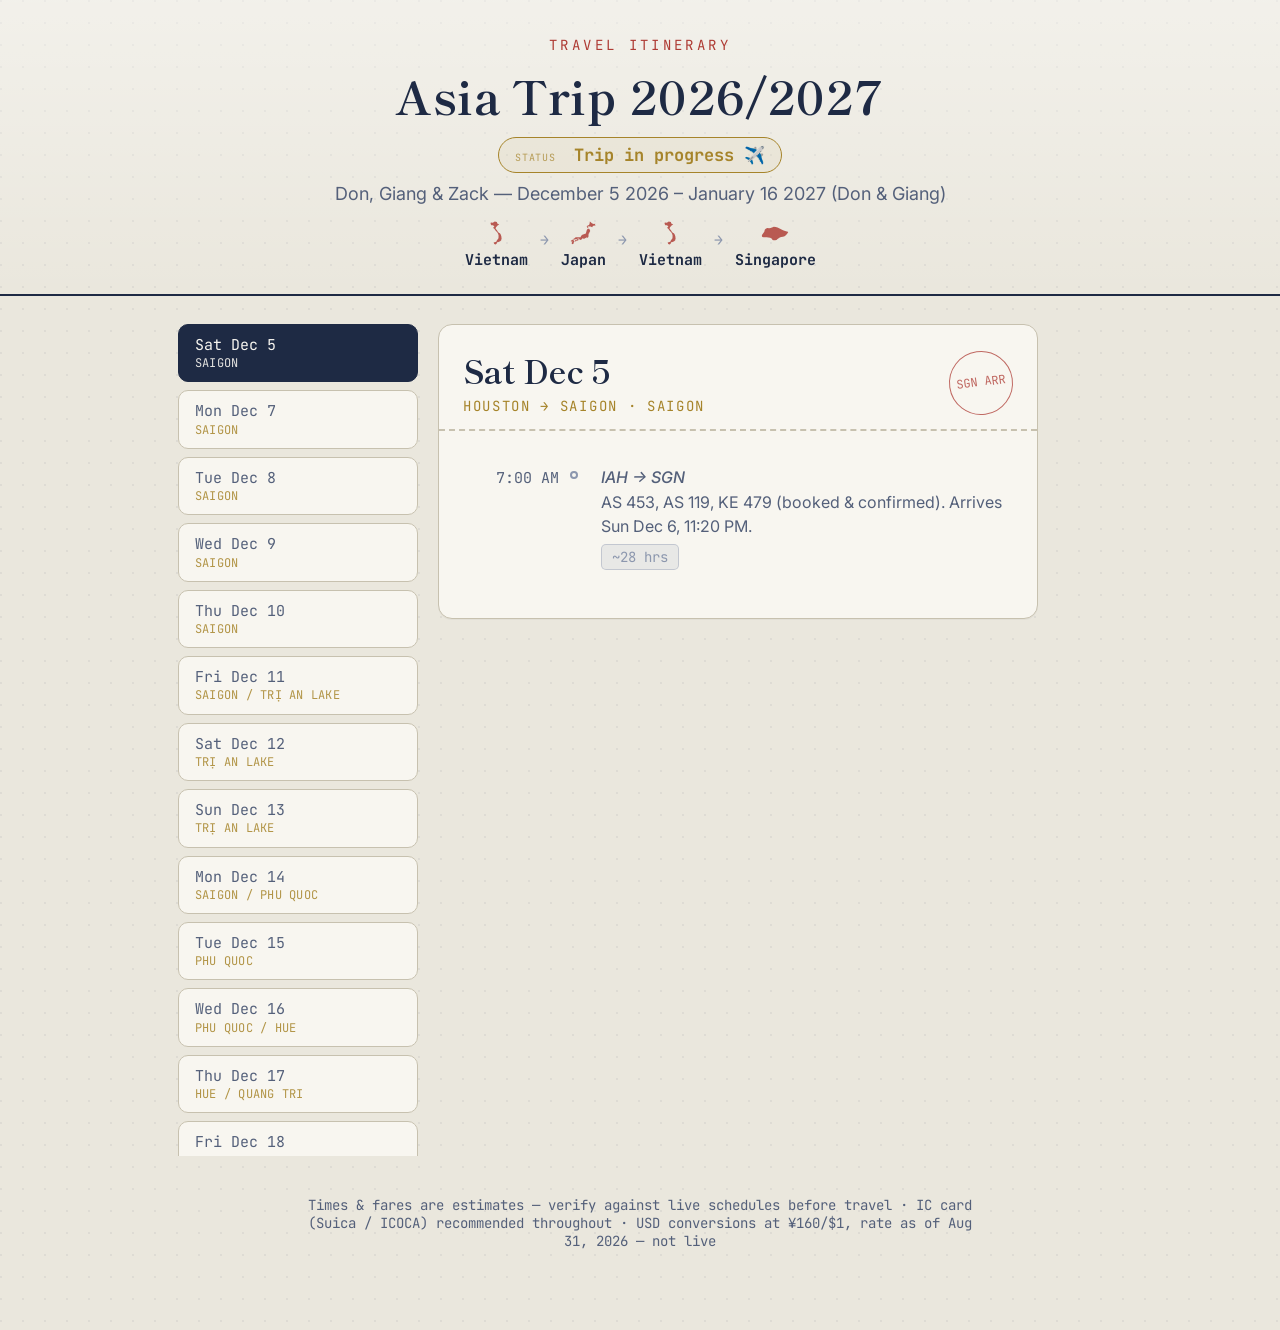
==== commit fa6dbbb4: "Implement countdown timer for trip departure Added a countdown timer for the trip departure date." ====
--- a/index.html
+++ b/index.html
@@ -61,6 +61,36 @@
     color:var(--ink-soft);
     font-size:18px;
   }
+  .countdown{
+    display:inline-flex;
+    align-items:baseline;
+    gap:10px;
+    margin:2px 0 10px;
+    padding:6px 16px;
+    border:1.5px solid var(--accent-red);
+    border-radius:999px;
+    background:rgba(174,59,52,0.06);
+    font-size:14px;
+    color:var(--accent-red);
+    flex-wrap:wrap;
+    justify-content:center;
+  }
+  .countdown .cd-num{
+    font-weight:700;
+    font-size:17px;
+  }
+  .countdown .cd-label{
+    font-size:10px;
+    letter-spacing:0.08em;
+    text-transform:uppercase;
+    opacity:0.75;
+    margin-right:8px;
+  }
+  .countdown.cd-live{
+    color:var(--accent-gold);
+    border-color:var(--accent-gold);
+    background:rgba(166,132,42,0.06);
+  }
   header.hero .route{
     margin-top:16px;
     font-family:'JetBrains Mono', monospace;
@@ -356,6 +386,7 @@
 <header class="hero">
   <div class="eyebrow">Travel Itinerary</div>
   <h1>Asia Trip 2026/2027</h1>
+  <div id="countdown" class="countdown mono"></div>
   <p>Don, Giang &amp; Zack — December 5 2026 – January 16 2027 (Don &amp; Giang)</p>
   <div class="route">
     <span class="country">
@@ -385,7 +416,7 @@
   <main id="days"></main>
 </div>
 
-<footer>Times &amp; fares are estimates — verify against live schedules before travel · IC card (Suica / ICOCA) recommended throughout</footer>
+<footer>Times &amp; fares are estimates — verify against live schedules before travel · IC card (Suica / ICOCA) recommended throughout · USD conversions at ¥160/$1, rate as of Aug 31, 2026 — not live</footer>
 
 <script>
 const DATA = [
@@ -505,40 +536,40 @@
       {t:"5:30 AM", type:"transit", name:"Hanoi train station → HAN airport", blurb:""},
       {t:"8:20 AM", type:"activity", name:"HAN → NRT (Don & Giang)", blurb:"Lands 3:25 PM JST", badges:["$217"]},
       {t:"Fri 8:16 PM", type:"activity", name:"HOU → HND (Zack)", blurb:"~28 hrs incl. layover, lands 3:05 PM JST"},
-      {t:"5:00 PM", type:"transit", name:"NRT → Shimbashi (hotel)", blurb:"Keisei Skyliner → Nippori, JR Yamanote → Shimbashi, 10 min walk. Shimbashi is closer to the hotel than Hamamatsuchō.", badges:["~75 min","¥2,780"]},
-      {t:"5:00 PM", type:"transit", name:"HND → Hamamatsuchō (hotel)", blurb:"Tokyo Monorail northbound to the last stop, 10 min walk to hotel.", badges:["~13–20 min","¥500"]},
-      {t:"7:00 PM", type:"activity", name:"Zack checks in first", blurb:"Mitsui Garden Hotel Shiodome Italia-gai · Conf# 3788-8853-7416", badges:["¥143,298"]},
-      {t:"7:30 PM", type:"activity", name:"Dinner, walk Shinjuku (Kabukicho) & rest", blurb:"Walk to Shiodome Sta., Oedo Line direct to Shinjuku.", badges:["~12–15 min","¥180–210"]}
+      {t:"5:00 PM", type:"transit", name:"NRT → Shimbashi (hotel)", blurb:"Keisei Skyliner → Nippori, JR Yamanote → Shimbashi, 10 min walk. Shimbashi is closer to the hotel than Hamamatsuchō.", badges:["~75 min","¥2,780 (~$17)"]},
+      {t:"5:00 PM", type:"transit", name:"HND → Hamamatsuchō (hotel)", blurb:"Tokyo Monorail northbound to the last stop, 10 min walk to hotel.", badges:["~13–20 min","¥500 (~$3)"]},
+      {t:"7:00 PM", type:"activity", name:"Zack checks in first", blurb:"Mitsui Garden Hotel Shiodome Italia-gai · Conf# 3788-8853-7416", badges:["¥143,298 (~$896)"]},
+      {t:"7:30 PM", type:"activity", name:"Dinner, walk Shinjuku (Kabukicho) & rest", blurb:"Walk to Shiodome Sta., Oedo Line direct to Shinjuku.", badges:["~12–15 min","¥180–210 (~$1)"]}
     ]
   },
   {
     label: "Mon Dec 21", sub: "Harajuku · Shinjuku · Shibuya", city: "Tokyo", stamp: "TOKYO",
     stops: [
-      {t:"8:30 AM", type:"transit", name:"Hotel → Meiji Jingu", blurb:"Oedo Line direct.", badges:["~13 min","¥180"]},
+      {t:"8:30 AM", type:"transit", name:"Hotel → Meiji Jingu", blurb:"Oedo Line direct.", badges:["~13 min","¥180 (~$1)"]},
       {t:"9:00 AM", type:"activity", name:"Visit Meiji Jingu", blurb:""},
-      {t:"11:15 AM", type:"transit", name:"→ Zauo Shinjuku", blurb:"JR Yamanote, 2 stops.", badges:["~5 min","¥150"]},
+      {t:"11:15 AM", type:"transit", name:"→ Zauo Shinjuku", blurb:"JR Yamanote, 2 stops.", badges:["~5 min","¥150 (~$1)"]},
       {t:"11:30 AM", type:"activity", name:"Lunch at Zauo Shinjuku", blurb:""},
       {t:"1:30 PM", type:"activity", name:"Shinjuku Samurai Museum + shopping", blurb:"Don Quijote / LOFT — walking distance."},
-      {t:"4:45 PM", type:"transit", name:"→ Shibuya Sky", blurb:"JR Yamanote Line direct, 2 stops.", badges:["~7 min","¥170"]},
+      {t:"4:45 PM", type:"transit", name:"→ Shibuya Sky", blurb:"JR Yamanote Line direct, 2 stops.", badges:["~7 min","¥170 (~$1)"]},
       {t:"5:00 PM", type:"activity", name:"Shibuya Sky", blurb:"Book a timed ticket ahead — last entry is 9 PM. Catch sunset/dusk from the top."},
       {t:"6:15 PM", type:"activity", name:"Shibuya Crossing & Hachiko Statue", blurb:"Walk the Scramble Crossing after dark for the classic neon-lit view, then visit the Hachiko statue right outside Shibuya Station's Hachiko Exit."},
       {t:"6:45 PM", type:"activity", name:"Center-Gai & Yokocho Food Court", blurb:"Dinner here."},
-      {t:"8:00 PM", type:"transit", name:"Shibuya → Shiodome, rest early", blurb:"Ginza Line direct.", badges:["~17 min","¥210"]}
+      {t:"8:00 PM", type:"transit", name:"Shibuya → Shiodome, rest early", blurb:"Ginza Line direct.", badges:["~17 min","¥210 (~$1)"]}
     ]
   },
   {
     label: "Tue Dec 22", sub: "Toyosu · Skytree · Bay Cruise", city: "Tokyo", stamp: "TOKYO",
     stops: [
-      {t:"4:15 AM", type:"transit", name:"→ Toyosu Market", blurb:"Too early for trains — taxi.", badges:["~15–20 min","¥2,500–3,500"]},
+      {t:"4:15 AM", type:"transit", name:"→ Toyosu Market", blurb:"Too early for trains — taxi.", badges:["~15–20 min","¥2,500–3,500 (~$16–22)"]},
       {t:"5:00 AM", type:"activity", name:"Tuna Auction + Breakfast at Tsukiji", blurb:"Apply 30 days in advance for the close-up auction view; otherwise watch from the 2nd floor observation deck. After the auction, take Toei Bus 01, Toyosu-Shijō → Tsukiji-Rokuchōme (Tsukiji 6), to reach Tsukiji for breakfast.", note:"Check the market schedule for closures before you go — Toyosu is closed on irregular days."},
-      {t:"8:00 AM", type:"transit", name:"→ Marunouchi", blurb:"From Tsukiji-Sanchōme (Tsukiji 3) bus stop, Toei Bus 05-1/05-2 bound for Tokyo Station, Marunouchi South Exit.", badges:["~35 min","¥420"]},
+      {t:"8:00 AM", type:"transit", name:"→ Marunouchi", blurb:"From Tsukiji-Sanchōme (Tsukiji 3) bus stop, Toei Bus 05-1/05-2 bound for Tokyo Station, Marunouchi South Exit.", badges:["~35 min","¥420 (~$3)"]},
       {t:"9:00 AM", type:"activity", name:"Marunouchi Tokyo Station Square & Imperial Palace", blurb:""},
-      {t:"11:40 AM", type:"transit", name:"→ Skytree", blurb:"Hanzomon Line direct.", badges:["~20 min","¥210–240"]},
+      {t:"11:40 AM", type:"transit", name:"→ Skytree", blurb:"Hanzomon Line direct.", badges:["~20 min","¥210–240 (~$1–2)"]},
       {t:"12:00 PM", type:"activity", name:"Lunch near Tokyo Skytree", blurb:""},
       {t:"1:30 PM", type:"activity", name:"Tokyo Skytree Observation", blurb:""},
-      {t:"3:45 PM", type:"transit", name:"→ Sensō-ji", blurb:"Tobu Skytree Line.", badges:["~3 min","¥180"]},
+      {t:"3:45 PM", type:"transit", name:"→ Sensō-ji", blurb:"Tobu Skytree Line.", badges:["~3 min","¥180 (~$1)"]},
       {t:"4:00 PM", type:"activity", name:"Visit Sensō-ji Temple", blurb:""},
-      {t:"5:30 PM", type:"transit", name:"→ Cruise Pier (Daimon Sta.)", blurb:"Toei Asakusa Line direct from Asakusa Sta. — no transfer, and Daimon is right by your hotel.", badges:["~15 min","¥210"]},
+      {t:"5:30 PM", type:"transit", name:"→ Cruise Pier (Daimon Sta.)", blurb:"Toei Asakusa Line direct from Asakusa Sta. — no transfer, and Daimon is right by your hotel.", badges:["~15 min","¥210 (~$1)"]},
       {t:"5:45 PM", type:"activity", name:"Tokyo Bay Cruise (optional) + Dinner", blurb:""},
       {t:"9:45 PM", type:"transit", name:"Back to Shiodome, rest early", blurb:"Short walk — Daimon Sta. is right by the hotel.", badges:["~5 min"]}
     ]
@@ -548,7 +579,7 @@
     stops: [
       {t:"7:00 AM", type:"activity", name:"Mt Fuji Private Tour", blurb:"Hotel pickup/drop-off included in tour price."},
       {t:"7:30 PM", type:"activity", name:"Dinner & Shopping in Akihabara", blurb:"Yodobashi Akiba"},
-      {t:"9:45 PM", type:"transit", name:"Akihabara → Shiodome, rest", blurb:"Hibiya Line direct.", badges:["~12 min","¥180–200"]}
+      {t:"9:45 PM", type:"transit", name:"Akihabara → Shiodome, rest", blurb:"Hibiya Line direct.", badges:["~12 min","¥180–200 (~$1)"]}
     ]
   },
   {
@@ -556,8 +587,8 @@
     stops: [
       {t:"5:30 AM", type:"activity", name:"Check out hotel", blurb:""},
       {t:"7:00 AM", type:"transit", name:"→ Tokyo Station", blurb:"Walk or Marunouchi Line 1 stop.", badges:[]},
-      {t:"7:30 AM", type:"transit", name:"Bullet Train to Shin-Osaka", blurb:"Nozomi Shinkansen — sit right side, Mt. Fuji appears ~40–50 min in. Reserve the free oversized-luggage seat if bags exceed 160cm combined dimensions.", badges:["~2h30m","¥13,870–14,720 pp"]},
-      {t:"10:00 AM", type:"transit", name:"Shin-Osaka → Namba", blurb:"Osaka Metro Midosuji Line, bound for Nakamozu — direct, no transfer.", badges:["~20–24 min","¥290 pp"]},
+      {t:"7:30 AM", type:"transit", name:"Bullet Train to Shin-Osaka", blurb:"Nozomi Shinkansen — sit right side, Mt. Fuji appears ~40–50 min in. Reserve the free oversized-luggage seat if bags exceed 160cm combined dimensions.", badges:["~2h30m","¥13,870–14,720 pp (~$87–92)"]},
+      {t:"10:00 AM", type:"transit", name:"Shin-Osaka → Namba", blurb:"Osaka Metro Midosuji Line, bound for Nakamozu — direct, no transfer.", badges:["~20–24 min","¥290 pp (~$2)"]},
       {t:"10:25 AM", type:"activity", name:"Drop off luggage at Toyoko Inn Osaka Namba", blurb:"Most Japan hotels will hold bags at the front desk before official check-in time — confirm at the desk when you arrive."},
       {t:"11:00 AM", type:"transit", name:"Namba → Sakai: Mizuno Tanrenjo", blurb:"Nankai Main Line, direct.", badges:["~10–15 min"], note:"Small family-run forge, not a standard retail shop — confirm hours/availability ahead of time."},
       {t:"12:30 PM", type:"activity", name:"Lunch in Sakai", blurb:""},
@@ -571,16 +602,16 @@
   {
     label: "Fri Dec 25", sub: "Kyoto", city: "Kyoto", stamp: "KYOTO",
     stops: [
-      {t:"8:00 AM", type:"transit", name:"Namba → Nara", blurb:"Kintetsu Nara Line Rapid Express, direct.", badges:["~40 min","¥680 pp"]},
+      {t:"8:00 AM", type:"transit", name:"Namba → Nara", blurb:"Kintetsu Nara Line Rapid Express, direct.", badges:["~40 min","¥680 pp (~$4)"]},
       {t:"9:00 AM", type:"activity", name:"Tōdai-ji & Nara Deer Park", blurb:"Full daylight for the deer park. Get the goshuin stamp at the Great Buddha Hall (open until 5 PM) whenever suits — no need to rush."},
-      {t:"12:00 PM", type:"transit", name:"Nara → Kyoto (Aoniyoshi)", blurb:"Kintetsu's dedicated sightseeing limited express — retro purple interior, big windows, on-board snack counter. Same Kintetsu-Nara Station, direct to Kyoto.", badges:["~35 min","¥1,960 full-route fare — confirm exact Nara–Kyoto segment price"], note:"Runs daily except Thursdays — fine for your Friday. Only 84 seats total and it's popular, so reserve online or at a Kintetsu counter in advance rather than same-day. Double-check the exact midday departure time on the official Kintetsu site before finalizing, since it can shift."},
+      {t:"12:00 PM", type:"transit", name:"Nara → Kyoto (Aoniyoshi)", blurb:"Kintetsu's dedicated sightseeing limited express — retro purple interior, big windows, on-board snack counter. Same Kintetsu-Nara Station, direct to Kyoto.", badges:["~35 min","¥1,960 full-route fare (~$12) — confirm exact Nara–Kyoto segment price"], note:"Runs daily except Thursdays — fine for your Friday. Only 84 seats total and it's popular, so reserve online or at a Kintetsu counter in advance rather than same-day. Double-check the exact midday departure time on the official Kintetsu site before finalizing, since it can shift."},
       {t:"1:20 PM", type:"activity", name:"Lunch near Kyoto Station", blurb:""},
-      {t:"1:45 PM", type:"transit", name:"→ Nanzen-ji", blurb:"Karasuma Line → transfer to Tozai Line at Karasuma-Oike → Keage Sta., then a 10-min walk.", badges:["~25 min","¥260 pp"]},
+      {t:"1:45 PM", type:"transit", name:"→ Nanzen-ji", blurb:"Karasuma Line → transfer to Tozai Line at Karasuma-Oike → Keage Sta., then a 10-min walk.", badges:["~25 min","¥260 pp (~$2)"]},
       {t:"2:20 PM", type:"activity", name:"Nanzen-ji Temple", blurb:"Zen temple grounds with the famous Sanmon gate and aqueduct. Open until 4:30 PM in winter (last admission ~4:10 PM) — plan to leave by then."},
-      {t:"3:40 PM", type:"transit", name:"→ Fushimi Inari Taisha", blurb:"Walk back to Keage Sta., Tozai Line one stop to Sanjo-Keihan, transfer directly to the Keihan Main Line south to Fushimi-Inari Sta.", badges:["~25–30 min","¥330 pp"]},
+      {t:"3:40 PM", type:"transit", name:"→ Fushimi Inari Taisha", blurb:"Walk back to Keage Sta., Tozai Line one stop to Sanjo-Keihan, transfer directly to the Keihan Main Line south to Fushimi-Inari Sta.", badges:["~25–30 min","¥330 pp (~$2)"]},
       {t:"4:15 PM", type:"activity", name:"Fushimi Inari Taisha", blurb:"The torii gate trail into dusk/evening — sunset is ~4:47 PM this time of year, so plan on evening lighting rather than full daylight here."},
-      {t:"6:00 PM", type:"transit", name:"→ Kyoto Station", blurb:"JR Nara Line, 2 stops, direct.", badges:["~8 min","¥150 pp"]},
-      {t:"6:15 PM", type:"transit", name:"Kyoto → Osaka", blurb:"JR Special Rapid, direct.", badges:["~29 min","¥580 pp"]},
+      {t:"6:00 PM", type:"transit", name:"→ Kyoto Station", blurb:"JR Nara Line, 2 stops, direct.", badges:["~8 min","¥150 pp (~$1)"]},
+      {t:"6:15 PM", type:"transit", name:"Kyoto → Osaka", blurb:"JR Special Rapid, direct.", badges:["~29 min","¥580 pp (~$4)"]},
       {t:"7:00 PM", type:"activity", name:"Dinner at Kuromon Ichiba, walk Dotonbori & Shinsaibashi", blurb:"~10–15 min from Osaka Sta. to Namba/Dotonbori.", note:"Reserve the Tombori River Cruise ahead of time."}
     ]
   },
@@ -632,8 +663,9 @@
     ]
   },
   {
-    label: "Thu Dec 31", sub: "Ninh Binh · NYE Hanoi", city: "Hanoi", stamp: "HANOI",
-    stops: [
+    label: "Thu Dec 31", sub: "Ninh Binh · NYE Hanoi", city: "Sapa / Hanoi", stamp: "HANOI",
+    stops: [
+      {t:"5:30 AM", type:"transit", name:"Arrive Hanoi (overnight train from Lao Cai)", blurb:"Tonkin Heritage Train."},
       {t:"7:00 AM", type:"activity", name:"Tràng An Ninh Binh Tour or Relax", blurb:"Tràng An Landscape Complex, via Trang An 1 Day Tour."},
       {t:"9:00 PM", type:"activity", name:"NYE in Hanoi", blurb:""}
     ]
@@ -713,6 +745,35 @@
     ]
   }
 ];
+
+(function countdownClock(){
+  const el = document.getElementById('countdown');
+  if(!el) return;
+  // Trip departure: Sat Dec 5, 2026, 7:00 AM (Houston / Central Time, UTC-6)
+  const target = new Date('2026-12-05T07:00:00-06:00').getTime();
+
+  function render(){
+    const now = Date.now();
+    const diff = target - now;
+    if(diff <= 0){
+      el.classList.add('cd-live');
+      el.innerHTML = `<span class="cd-label">Status</span><span class="cd-num">Trip in progress ✈️</span>`;
+      return;
+    }
+    const sec = Math.floor(diff / 1000);
+    const days = Math.floor(sec / 86400);
+    const hours = Math.floor((sec % 86400) / 3600);
+    const mins = Math.floor((sec % 3600) / 60);
+    const secs = sec % 60;
+    el.innerHTML = `<span class="cd-label">Departure in</span>` +
+      `<span class="cd-num">${days}</span>d ` +
+      `<span class="cd-num">${String(hours).padStart(2,'0')}</span>h ` +
+      `<span class="cd-num">${String(mins).padStart(2,'0')}</span>m ` +
+      `<span class="cd-num">${String(secs).padStart(2,'0')}</span>s`;
+  }
+  render();
+  setInterval(render, 1000);
+})();
 
 const tabsEl = document.getElementById('tabs');
 const daysEl = document.getElementById('days');
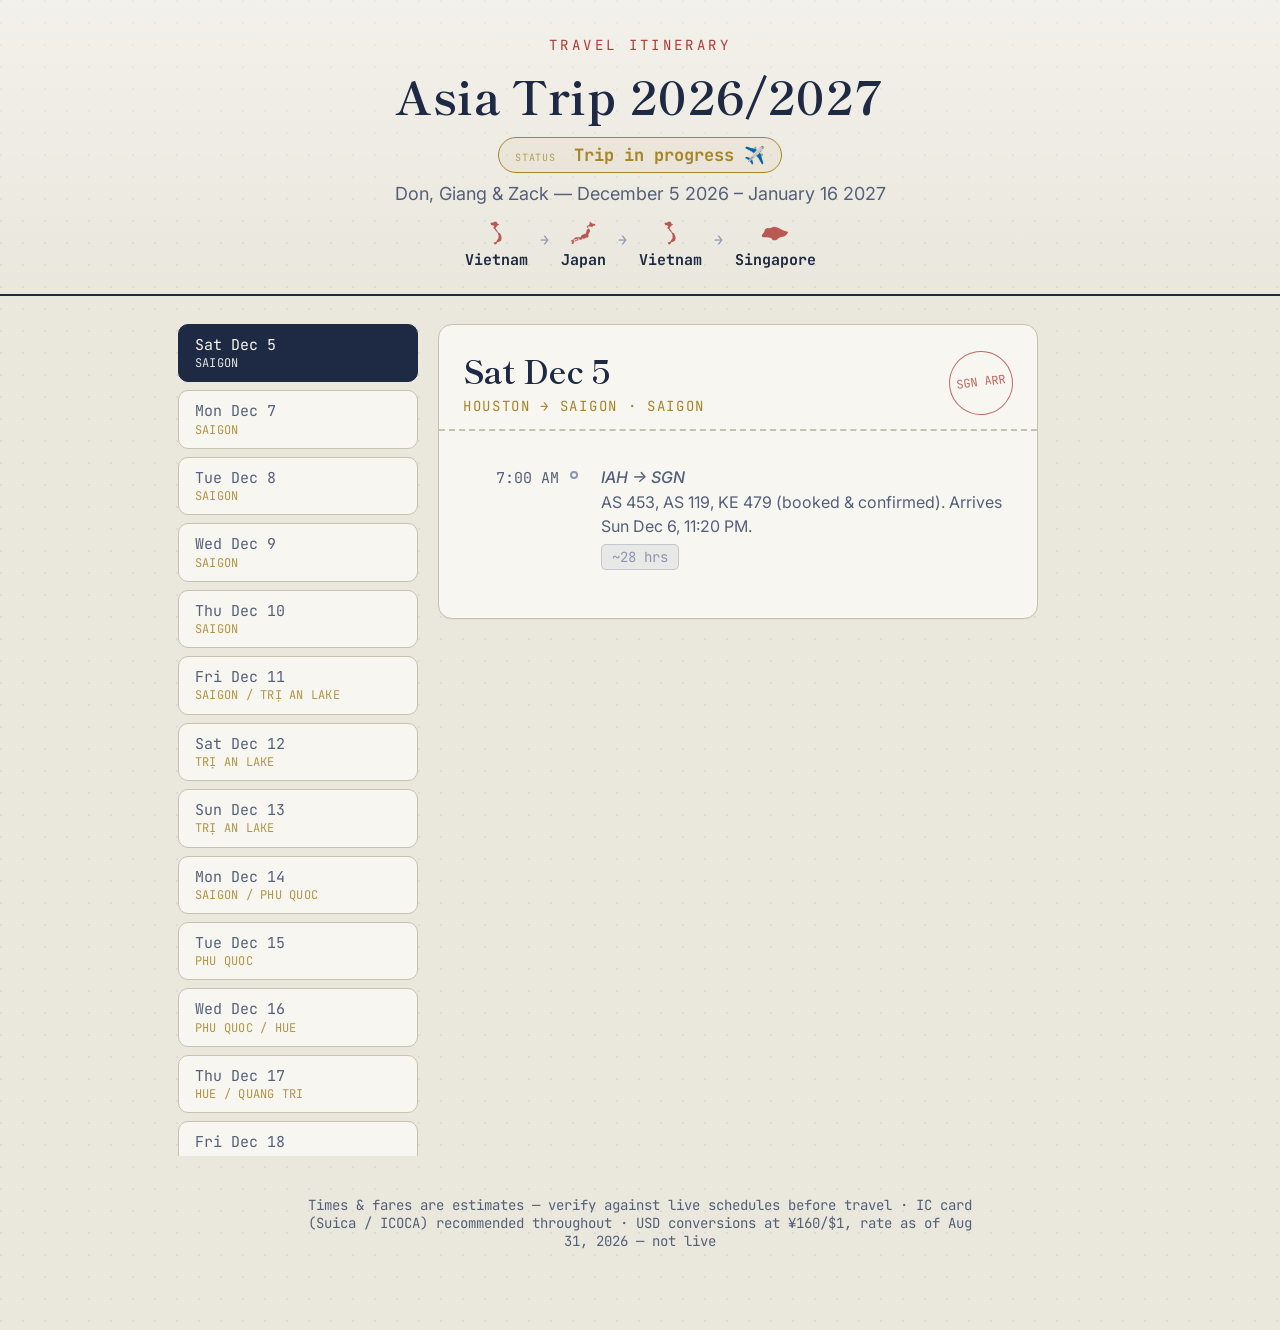
==== commit 84b98e5e: "Remove extra names from itinerary description" ====
--- a/index.html
+++ b/index.html
@@ -387,7 +387,7 @@
   <div class="eyebrow">Travel Itinerary</div>
   <h1>Asia Trip 2026/2027</h1>
   <div id="countdown" class="countdown mono"></div>
-  <p>Don, Giang &amp; Zack — December 5 2026 – January 16 2027 (Don &amp; Giang)</p>
+  <p>Don, Giang &amp; Zack — December 5 2026 – January 16 2027</p>
   <div class="route">
     <span class="country">
       <span class="flag-box"><svg class="flag-shape" viewBox="0 0 54.6 100.0" aria-hidden="true"><path d="M36.9 59.6 L35.3 53.9 L32.3 48.5 L24.9 39.9 L21.0 34.4 L15.4 29.7 L20.8 26.1 L15.8 20.5 L9.0 20.6 L6.0 14.5 L7.0 10.0 L14.7 10.7 L22.1 6.0 L30.3 8.1 L31.9 13.8 L39.4 17.0 L37.4 18.3 L34.5 20.5 L32.9 20.7 L32.2 22.0 L30.5 24.5 L26.8 27.8 L25.4 33.6 L30.0 38.5 L34.7 46.0 L39.1 49.7 L42.0 50.7 L45.1 55.4 L47.6 63.2 L48.0 67.0 L48.1 69.5 L48.6 72.1 L47.5 74.5 L47.2 77.6 L43.0 82.0 L34.1 86.0 L32.7 85.1 L30.4 87.3 L30.5 89.6 L25.8 94.0 L20.0 92.1 L17.9 86.4 L28.1 83.4 L30.1 78.5 L36.5 70.6 Z"/></svg></span>
